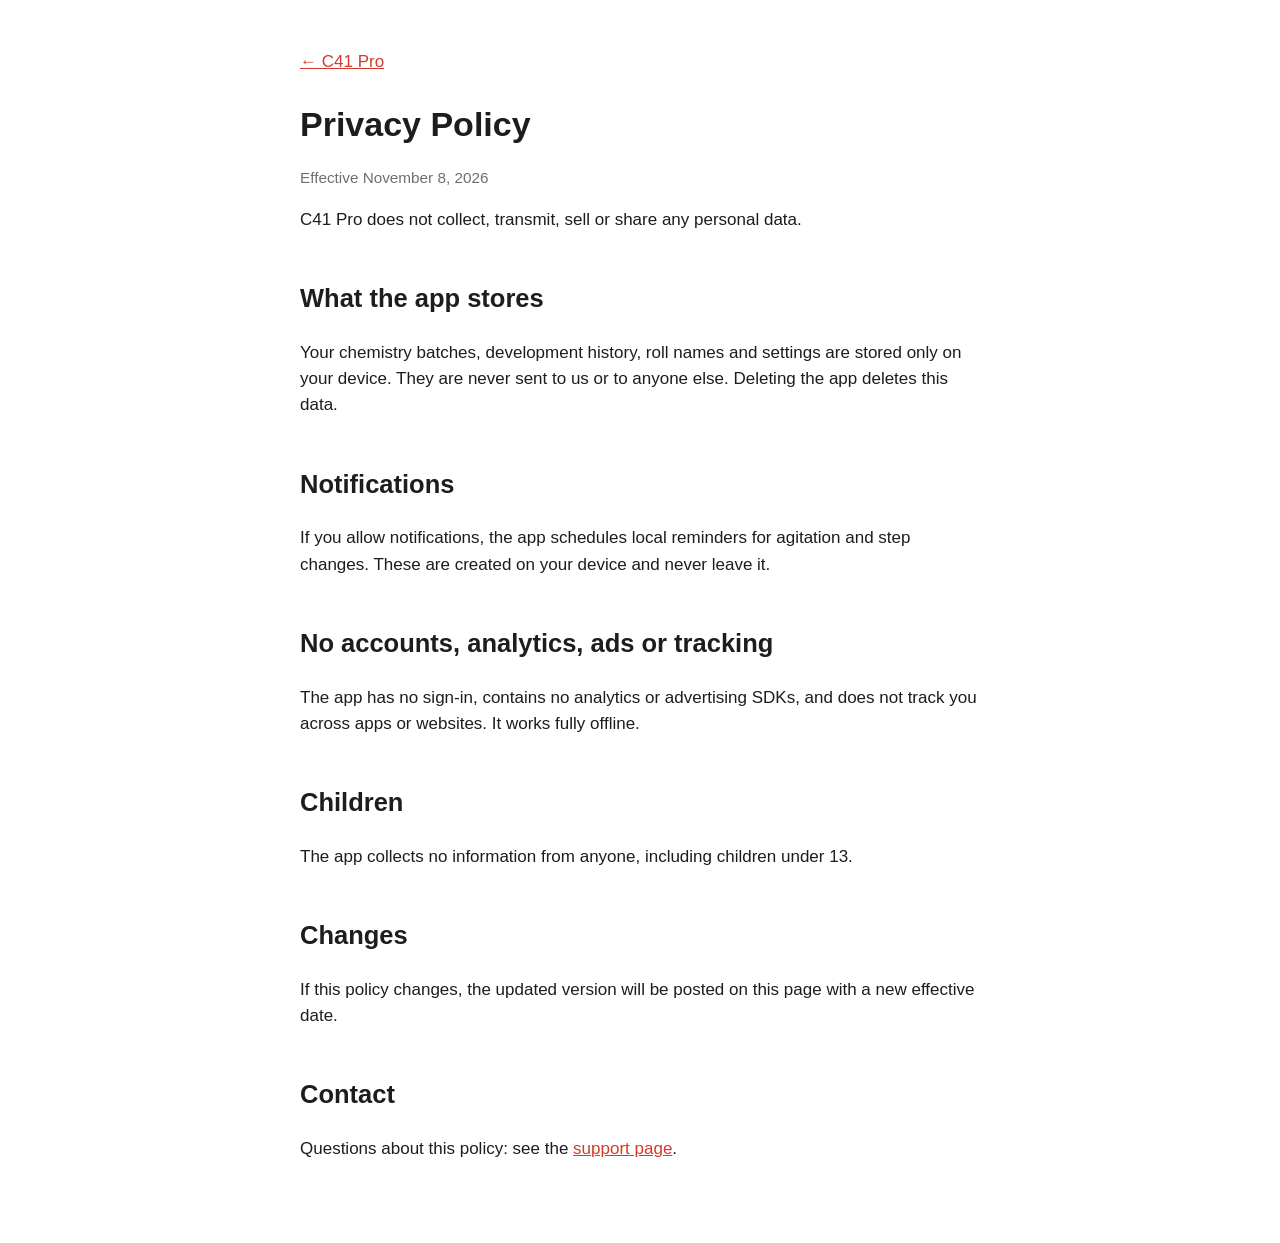
==== privacy.html @ 21d44c56 "C41 Pro support and privacy pages Co-Authored-By: Claude Opus 5.5 <noreply@anthropic.com> Claude-Ses" ====
<!doctype html>
<html lang="en">
<head>
<meta charset="utf-8">
<meta name="viewport" content="width=device-width, initial-scale=1">
<title>C41 Pro Privacy Policy</title>
<link rel="stylesheet" href="style.css">
</head>
<body>
<main>
<p><a href="index.html">← C41 Pro</a></p>
<h1>Privacy Policy</h1>
<p class="muted">Effective November 8, 2026</p>

<p>C41 Pro does not collect, transmit, sell or share any personal data.</p>

<h2>What the app stores</h2>
<p>Your chemistry batches, development history, roll names and settings are stored only on your device. They are never sent to us or to anyone else. Deleting the app deletes this data.</p>

<h2>Notifications</h2>
<p>If you allow notifications, the app schedules local reminders for agitation and step changes. These are created on your device and never leave it.</p>

<h2>No accounts, analytics, ads or tracking</h2>
<p>The app has no sign-in, contains no analytics or advertising SDKs, and does not track you across apps or websites. It works fully offline.</p>

<h2>Children</h2>
<p>The app collects no information from anyone, including children under 13.</p>

<h2>Changes</h2>
<p>If this policy changes, the updated version will be posted on this page with a new effective date.</p>

<h2>Contact</h2>
<p>Questions about this policy: see the <a href="index.html#contact">support page</a>.</p>
</main>
</body>
</html>
---- style.css ----
:root { --bg: #fff; --fg: #1d1d1f; --muted: #6e6e73; --accent: #d33a2c; }
@media (prefers-color-scheme: dark) { :root { --bg: #111; --fg: #f2f2f2; --muted: #a1a1a6; --accent: #ff5a4a; } }
body { margin: 0; background: var(--bg); color: var(--fg); font: 17px/1.55 -apple-system, BlinkMacSystemFont, "Helvetica Neue", sans-serif; }
main { max-width: 680px; margin: 0 auto; padding: 32px 16px 64px; }
h1 { font-size: 2em; margin-bottom: 0.2em; }
h2 { margin-top: 1.8em; }
h3 { font-size: 1.05em; margin-bottom: 0.2em; }
a { color: var(--accent); }
.muted { color: var(--muted); font-size: 0.9em; }
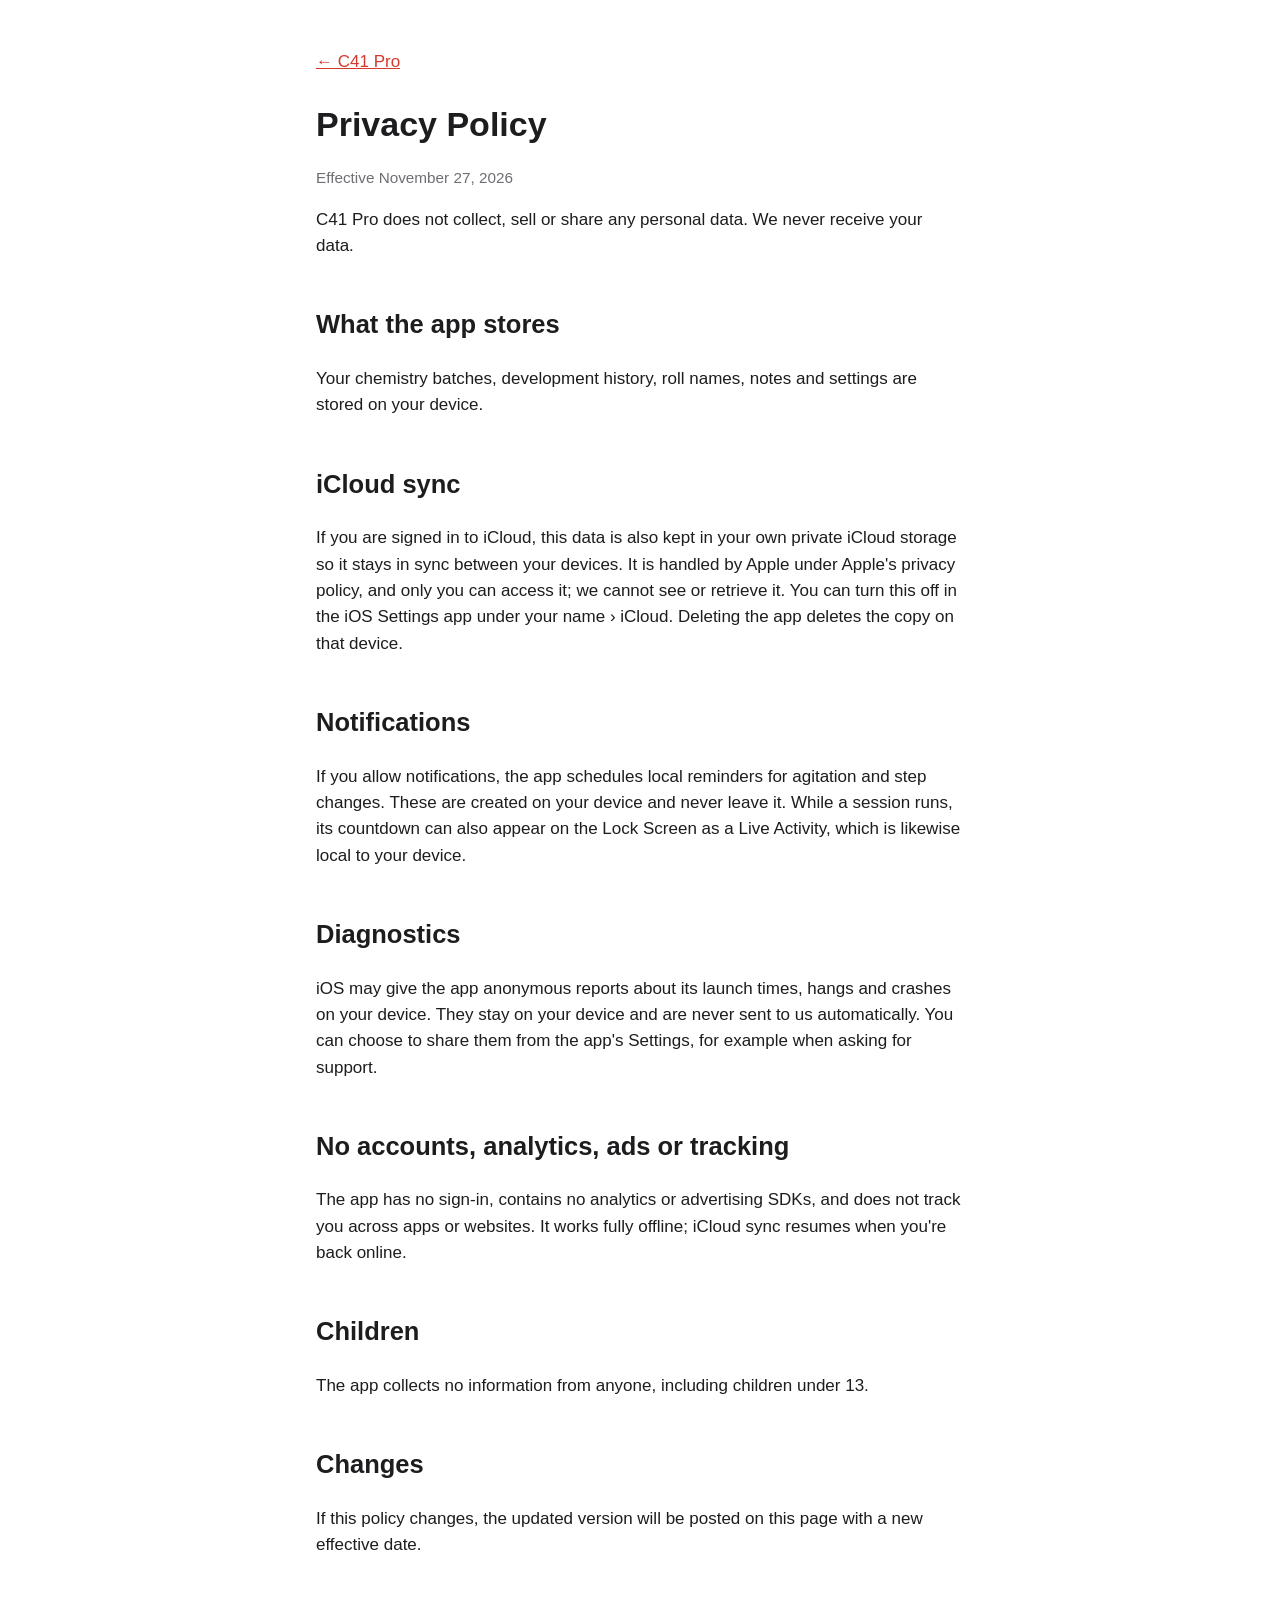
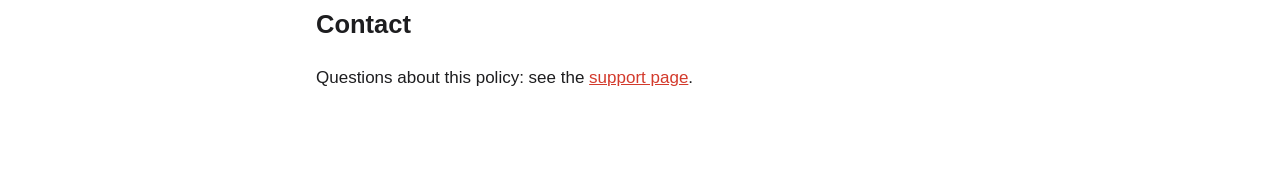
==== commit 617ce560: "Privacy policy: iCloud sync, Live Activity and on-device diagnostics (1.0.1)" ====
--- a/privacy.html
+++ b/privacy.html
@@ -10,18 +10,24 @@
 <main>
 <p><a href="index.html">← C41 Pro</a></p>
 <h1>Privacy Policy</h1>
-<p class="muted">Effective November 8, 2026</p>
+<p class="muted">Effective November 27, 2026</p>
 
-<p>C41 Pro does not collect, transmit, sell or share any personal data.</p>
+<p>C41 Pro does not collect, sell or share any personal data. We never receive your data.</p>
 
 <h2>What the app stores</h2>
-<p>Your chemistry batches, development history, roll names and settings are stored only on your device. They are never sent to us or to anyone else. Deleting the app deletes this data.</p>
+<p>Your chemistry batches, development history, roll names, notes and settings are stored on your device.</p>
+
+<h2>iCloud sync</h2>
+<p>If you are signed in to iCloud, this data is also kept in your own private iCloud storage so it stays in sync between your devices. It is handled by Apple under Apple's privacy policy, and only you can access it; we cannot see or retrieve it. You can turn this off in the iOS Settings app under your name › iCloud. Deleting the app deletes the copy on that device.</p>
 
 <h2>Notifications</h2>
-<p>If you allow notifications, the app schedules local reminders for agitation and step changes. These are created on your device and never leave it.</p>
+<p>If you allow notifications, the app schedules local reminders for agitation and step changes. These are created on your device and never leave it. While a session runs, its countdown can also appear on the Lock Screen as a Live Activity, which is likewise local to your device.</p>
+
+<h2>Diagnostics</h2>
+<p>iOS may give the app anonymous reports about its launch times, hangs and crashes on your device. They stay on your device and are never sent to us automatically. You can choose to share them from the app's Settings, for example when asking for support.</p>
 
 <h2>No accounts, analytics, ads or tracking</h2>
-<p>The app has no sign-in, contains no analytics or advertising SDKs, and does not track you across apps or websites. It works fully offline.</p>
+<p>The app has no sign-in, contains no analytics or advertising SDKs, and does not track you across apps or websites. It works fully offline; iCloud sync resumes when you're back online.</p>
 
 <h2>Children</h2>
 <p>The app collects no information from anyone, including children under 13.</p>
--- a/style.css
+++ b/style.css
@@ -1,5 +1,11 @@
-:root { --bg: #fff; --fg: #1d1d1f; --muted: #6e6e73; --accent: #d33a2c; }
-@media (prefers-color-scheme: dark) { :root { --bg: #111; --fg: #f2f2f2; --muted: #a1a1a6; --accent: #ff5a4a; } }
+:root {
+  --bg: #fff; --fg: #1d1d1f; --muted: #6e6e73; --accent: #d33a2c; --card: #f5f5f7;
+  --red: #e23b2e; --magenta: #e8337a; --cyan: #22c7e8; --yellow: #f6c632;
+}
+@media (prefers-color-scheme: dark) {
+  :root { --bg: #111; --fg: #f2f2f2; --muted: #a1a1a6; --accent: #ff5a4a; --card: #1c1c1e; }
+}
+* { box-sizing: border-box; }
 body { margin: 0; background: var(--bg); color: var(--fg); font: 17px/1.55 -apple-system, BlinkMacSystemFont, "Helvetica Neue", sans-serif; }
 main { max-width: 680px; margin: 0 auto; padding: 32px 16px 64px; }
 h1 { font-size: 2em; margin-bottom: 0.2em; }
@@ -7,3 +13,44 @@
 h3 { font-size: 1.05em; margin-bottom: 0.2em; }
 a { color: var(--accent); }
 .muted { color: var(--muted); font-size: 0.9em; }
+
+/* Product page */
+.product { overflow-x: hidden; }
+.product main { max-width: 1040px; }
+.hero {
+  text-align: center; color: #fff; padding: 56px 16px 0;
+  background: radial-gradient(ellipse at 50% 0%, #3a1d16 0%, #0d0807 60%);
+}
+.app-icon { border-radius: 28px; box-shadow: 0 12px 40px rgba(0,0,0,.5); }
+.hero h1 { font-size: clamp(2.3rem, 7vw, 4.2rem); line-height: 1.05; letter-spacing: -0.02em; margin: 24px 0 16px; }
+.lede { max-width: 620px; margin: 0 auto 28px; font-size: 1.2rem; color: #d8cfcb; }
+.store-button {
+  display: inline-block; padding: 14px 28px; border-radius: 999px; background: #fff; color: #000;
+  font-weight: 700; text-decoration: none;
+}
+.store-button[aria-disabled="true"] { pointer-events: none; opacity: .9; }
+.hero .fine { color: #a39a96; }
+.fine { font-size: .9rem; color: var(--muted); }
+.phones { display: flex; justify-content: center; align-items: flex-end; gap: 24px; margin-top: 48px; }
+.phones img {
+  width: min(260px, 30vw); border-radius: 36px; border: 6px solid #2b2b2e;
+  box-shadow: 0 20px 60px rgba(0,0,0,.5); background: #000;
+}
+.hero .phones { margin-bottom: -80px; }
+.hero .phones .center { width: min(300px, 36vw); transform: translateY(-24px); }
+.features { display: grid; grid-template-columns: repeat(2, 1fr); gap: 20px; margin-top: 120px; }
+.features article { background: var(--card); border-radius: 20px; padding: 24px; }
+.features h2 { margin: 12px 0 8px; font-size: 1.25rem; }
+.features p { margin: 0; color: var(--muted); }
+.dot { display: block; width: 14px; height: 14px; border-radius: 50%; background: var(--c); }
+.steps { text-align: center; margin-top: 72px; }
+.steps ol { list-style: none; padding: 0; display: grid; gap: 10px; max-width: 520px; margin: 0 auto; font-size: 1.1rem; }
+.phones.small img { width: min(220px, 40vw); }
+.support { max-width: 680px; margin: 72px auto 0; }
+footer { max-width: 680px; margin: 0 auto; padding: 0 16px 48px; color: var(--muted); font-size: .85rem; }
+@media (max-width: 600px) {
+  .features { grid-template-columns: 1fr; }
+  .phones { gap: 10px; }
+  .phones img { border-radius: 20px; border-width: 3px; }
+  .hero .phones .center { transform: translateY(-12px); }
+}
